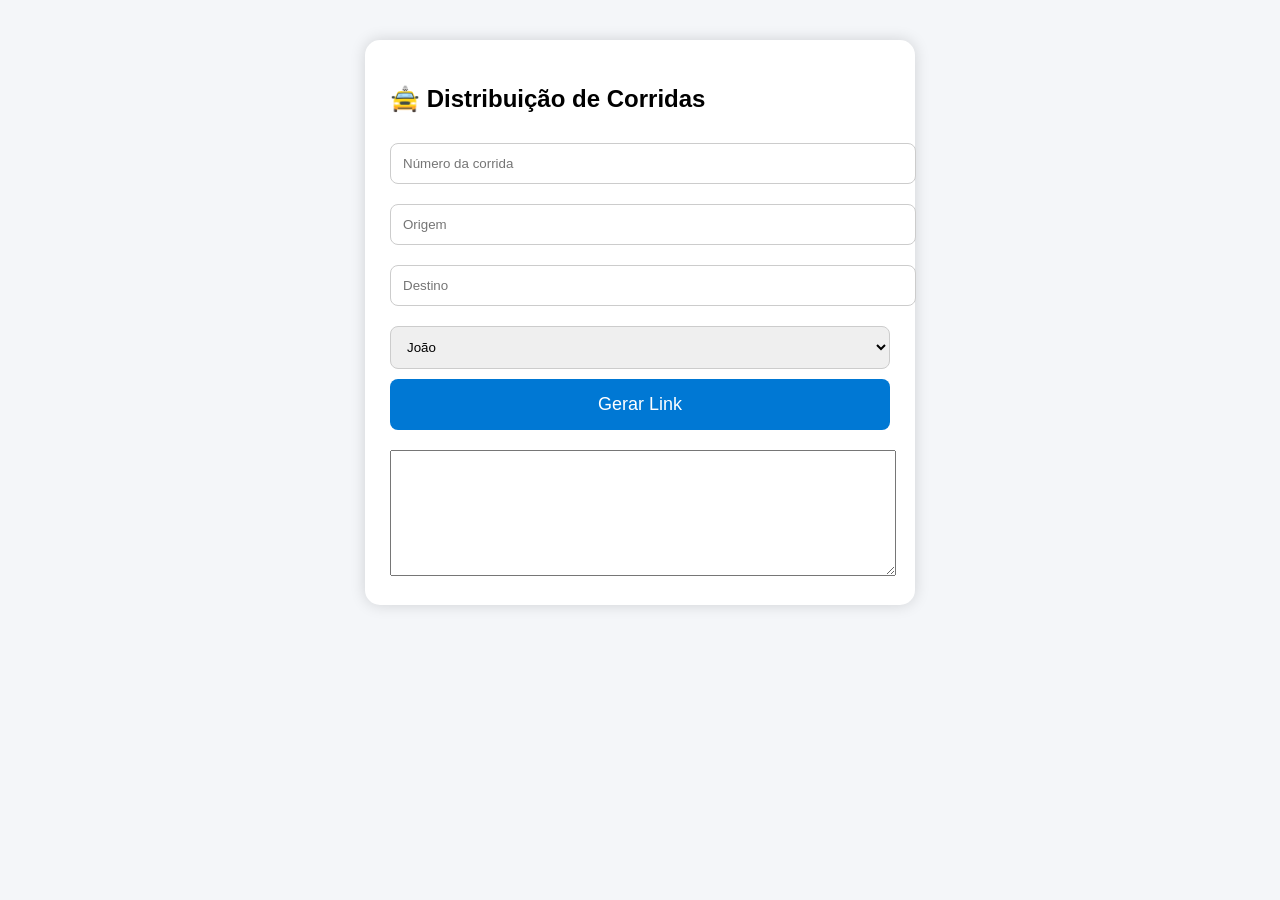
==== admin.html @ 63636fee "Create admin.html" ====
<!DOCTYPE html>
<html lang="pt-BR">
<head>
<meta charset="UTF-8">
<meta name="viewport" content="width=device-width, initial-scale=1">

<title>Distribuição de Corridas</title>

<style>

body{
    font-family:Arial;
    background:#f4f6f9;
}

.container{
    max-width:500px;
    margin:40px auto;
    background:white;
    padding:25px;
    border-radius:15px;
    box-shadow:0 0 15px rgba(0,0,0,.15);
}

input,select{

width:100%;
padding:12px;
margin:10px 0;
border-radius:8px;
border:1px solid #ccc;

}

button{

width:100%;
padding:15px;
background:#0078D4;
color:white;
border:none;
border-radius:8px;
cursor:pointer;
font-size:18px;

}

textarea{

width:100%;
height:120px;
margin-top:20px;

}

</style>

</head>

<body>

<div class="container">

<h2>🚖 Distribuição de Corridas</h2>

<input id="corrida" placeholder="Número da corrida">

<input id="origem" placeholder="Origem">

<input id="destino" placeholder="Destino">

<select id="motorista">

<option>João</option>
<option>Carlos</option>
<option>Pedro</option>

</select>

<button onclick="gerar()">

Gerar Link

</button>

<textarea id="resultado"></textarea>

</div>

<script>

function gerar(){

let corrida=document.getElementById("corrida").value;

let origem=document.getElementById("origem").value;

let destino=document.getElementById("destino").value;

let motorista=document.getElementById("motorista").value;

let link="https://Taxi541.github.io/taxi-control/?corrida="+
encodeURIComponent(corrida)+
"&origem="+encodeURIComponent(origem)+
"&destino="+encodeURIComponent(destino)+
"&motorista="+encodeURIComponent(motorista);

document.getElementById("resultado").value=

"🚖 Nova Corrida\n\n"+
"Corrida: "+corrida+"\n"+
"Origem: "+origem+"\n"+
"Destino: "+destino+"\n"+
"Motorista: "+motorista+"\n\n"+
"Aceite pelo link:\n\n"+link;

}

</script>

</body>
</html>
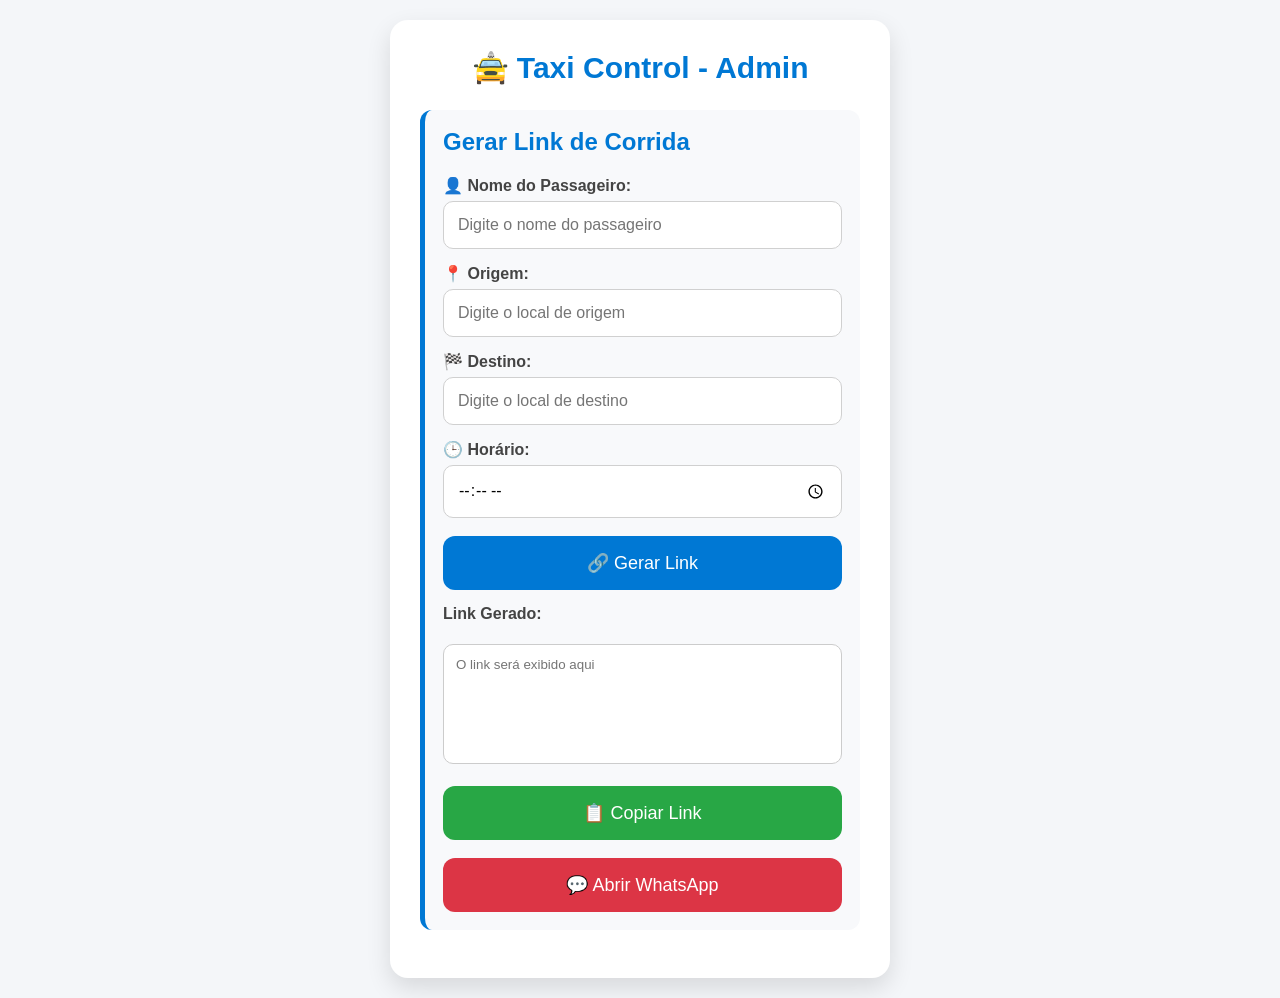
==== commit de5b4500: "Criar arquivo admin.html com formulário para gerar links de corrida" ====
--- a/admin.html
+++ b/admin.html
@@ -1,59 +1,14 @@
 <!DOCTYPE html>
 <html lang="pt-BR">
+
 <head>
+
 <meta charset="UTF-8">
-<meta name="viewport" content="width=device-width, initial-scale=1">
+<meta name="viewport" content="width=device-width, initial-scale=1.0">
 
-<title>Distribuição de Corridas</title>
+<title>Taxi Control - Administrador</title>
 
-<style>
-
-body{
-    font-family:Arial;
-    background:#f4f6f9;
-}
-
-.container{
-    max-width:500px;
-    margin:40px auto;
-    background:white;
-    padding:25px;
-    border-radius:15px;
-    box-shadow:0 0 15px rgba(0,0,0,.15);
-}
-
-input,select{
-
-width:100%;
-padding:12px;
-margin:10px 0;
-border-radius:8px;
-border:1px solid #ccc;
-
-}
-
-button{
-
-width:100%;
-padding:15px;
-background:#0078D4;
-color:white;
-border:none;
-border-radius:8px;
-cursor:pointer;
-font-size:18px;
-
-}
-
-textarea{
-
-width:100%;
-height:120px;
-margin-top:20px;
-
-}
-
-</style>
+<link rel="stylesheet" href="style.css">
 
 </head>
 
@@ -61,62 +16,43 @@
 
 <div class="container">
 
-<h2>🚖 Distribuição de Corridas</h2>
+<h1>🚖 Taxi Control - Admin</h1>
 
-<input id="corrida" placeholder="Número da corrida">
+<div class="card">
 
-<input id="origem" placeholder="Origem">
+<h2>Gerar Link de Corrida</h2>
 
-<input id="destino" placeholder="Destino">
+<label for="nome">👤 Nome do Passageiro:</label>
+<input type="text" id="nome" placeholder="Digite o nome do passageiro">
 
-<select id="motorista">
+<label for="origem">📍 Origem:</label>
+<input type="text" id="origem" placeholder="Digite o local de origem">
 
-<option>João</option>
-<option>Carlos</option>
-<option>Pedro</option>
+<label for="destino">🏁 Destino:</label>
+<input type="text" id="destino" placeholder="Digite o local de destino">
 
-</select>
+<label for="horario">🕒 Horário:</label>
+<input type="time" id="horario">
 
-<button onclick="gerar()">
+<button onclick="gerarLink()">🔗 Gerar Link</button>
 
-Gerar Link
+<label for="linkGerado">Link Gerado:</label>
+<textarea id="linkGerado" readonly placeholder="O link será exibido aqui"></textarea>
 
-</button>
+<button class="copiar" onclick="copiarLink()">📋 Copiar Link</button>
 
-<textarea id="resultado"></textarea>
+<button class="finalizar" onclick="abrirWhatsApp()">💬 Abrir WhatsApp</button>
+
+<div id="mensagem" class="sucesso">
+✅ Link copiado com sucesso!
+</div>
 
 </div>
 
-<script>
+</div>
 
-function gerar(){
-
-let corrida=document.getElementById("corrida").value;
-
-let origem=document.getElementById("origem").value;
-
-let destino=document.getElementById("destino").value;
-
-let motorista=document.getElementById("motorista").value;
-
-let link="https://Taxi541.github.io/taxi-control/?corrida="+
-encodeURIComponent(corrida)+
-"&origem="+encodeURIComponent(origem)+
-"&destino="+encodeURIComponent(destino)+
-"&motorista="+encodeURIComponent(motorista);
-
-document.getElementById("resultado").value=
-
-"🚖 Nova Corrida\n\n"+
-"Corrida: "+corrida+"\n"+
-"Origem: "+origem+"\n"+
-"Destino: "+destino+"\n"+
-"Motorista: "+motorista+"\n\n"+
-"Aceite pelo link:\n\n"+link;
-
-}
-
-</script>
+<script src="admin.js"></script>
 
 </body>
+
 </html>
--- a/style.css
+++ b/style.css
@@ -0,0 +1,218 @@
+/* ==========================================
+   TAXI CONTROL - ESTILO
+========================================== */
+
+*{
+    margin:0;
+    padding:0;
+    box-sizing:border-box;
+    font-family:Arial, Helvetica, sans-serif;
+}
+
+body{
+    background:#f4f6f9;
+    display:flex;
+    justify-content:center;
+    align-items:center;
+    min-height:100vh;
+    padding:20px;
+}
+
+.container{
+    width:100%;
+    max-width:500px;
+    background:#ffffff;
+    border-radius:18px;
+    padding:30px;
+    box-shadow:0 10px 25px rgba(0,0,0,.12);
+}
+
+h1{
+    text-align:center;
+    color:#0078D4;
+    margin-bottom:25px;
+    font-size:30px;
+}
+
+h2{
+    color:#0078D4;
+    margin-bottom:20px;
+}
+
+label{
+    display:block;
+    margin-top:15px;
+    margin-bottom:6px;
+    font-weight:bold;
+    color:#444;
+}
+
+input{
+
+    width:100%;
+    padding:14px;
+    border:1px solid #d0d0d0;
+    border-radius:10px;
+    font-size:16px;
+
+}
+
+input:focus{
+
+    outline:none;
+    border:1px solid #0078D4;
+
+}
+
+.card{
+
+    background:#f8f9fb;
+    border-radius:12px;
+    padding:18px;
+    margin-bottom:18px;
+    border-left:5px solid #0078D4;
+
+}
+
+.info{
+
+    margin:12px 0;
+    font-size:18px;
+    color:#333;
+
+}
+
+.info strong{
+
+    color:#0078D4;
+
+}
+
+.status{
+
+    margin-top:20px;
+    padding:14px;
+    border-radius:10px;
+    text-align:center;
+    font-weight:bold;
+    font-size:18px;
+
+}
+
+.status.aguardando{
+
+    background:#fff3cd;
+    color:#856404;
+
+}
+
+.status.andamento{
+
+    background:#d1ecf1;
+    color:#0c5460;
+
+}
+
+.status.finalizada{
+
+    background:#d4edda;
+    color:#155724;
+
+}
+
+button{
+
+    width:100%;
+    padding:16px;
+    margin-top:18px;
+    border:none;
+    border-radius:12px;
+    background:#0078D4;
+    color:white;
+    font-size:18px;
+    cursor:pointer;
+    transition:.3s;
+
+}
+
+button:hover{
+
+    background:#005fa3;
+
+}
+
+button:disabled{
+
+    background:#999;
+    cursor:not-allowed;
+
+}
+
+textarea{
+
+    width:100%;
+    height:120px;
+    margin-top:15px;
+    border-radius:10px;
+    border:1px solid #ccc;
+    padding:12px;
+    resize:none;
+
+}
+
+.copiar{
+
+    background:#28a745;
+
+}
+
+.copiar:hover{
+
+    background:#218838;
+
+}
+
+.finalizar{
+
+    background:#dc3545;
+
+}
+
+.finalizar:hover{
+
+    background:#b52a37;
+
+}
+
+.sucesso{
+
+    margin-top:20px;
+    background:#eaf7ea;
+    border-left:5px solid #28a745;
+    padding:15px;
+    border-radius:10px;
+    display:none;
+
+}
+
+@media(max-width:600px){
+
+.container{
+
+padding:22px;
+
+}
+
+h1{
+
+font-size:24px;
+
+}
+
+button{
+
+font-size:17px;
+
+}
+
+}
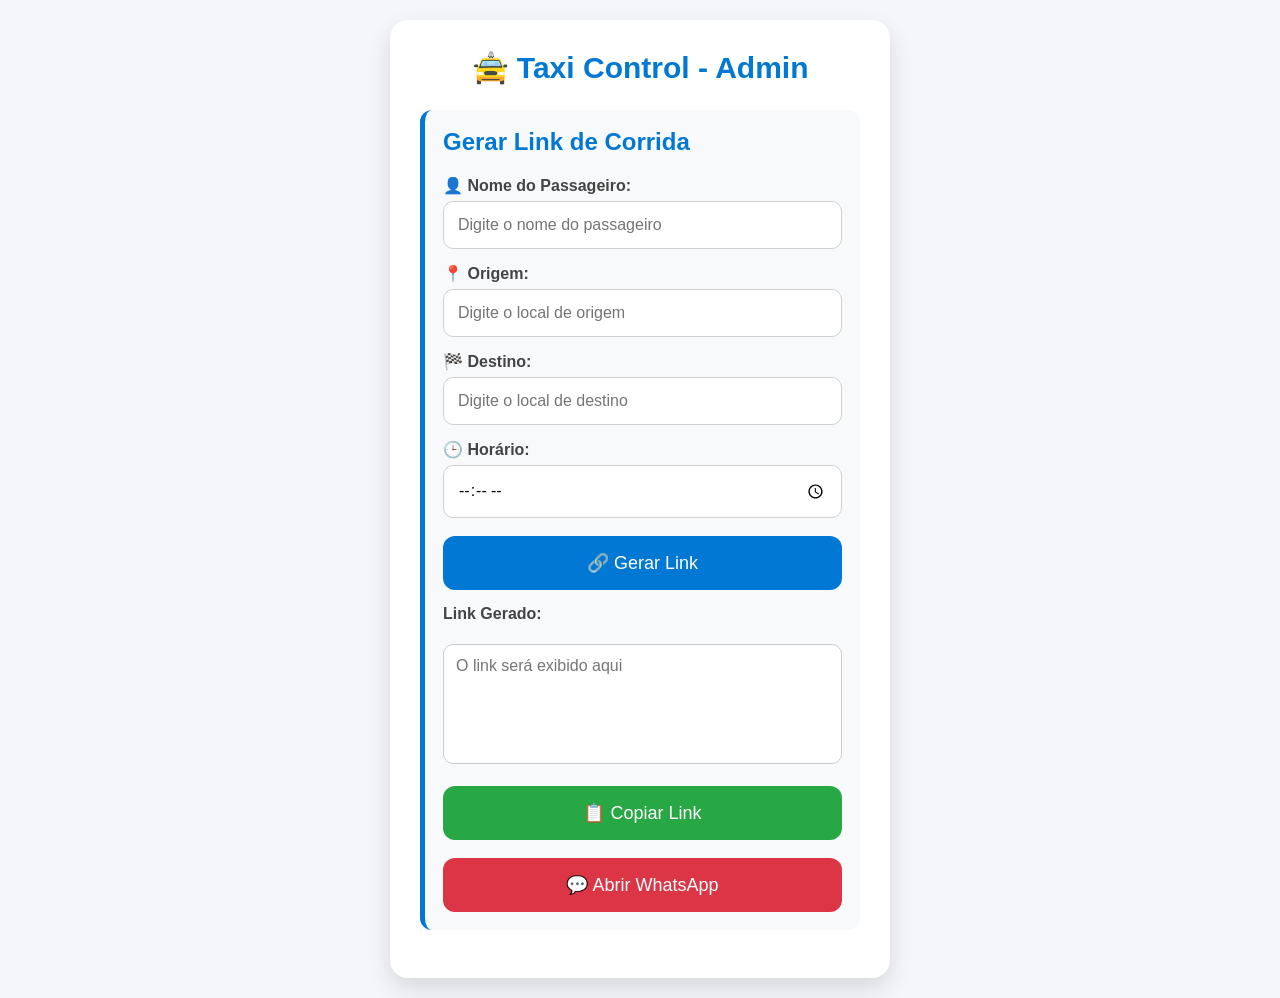
==== commit f0381e3d: "Corrigir caminhos relativos para absolutos no admin.html" ====
--- a/admin.html
+++ b/admin.html
@@ -8,7 +8,7 @@
 
 <title>Taxi Control - Administrador</title>
 
-<link rel="stylesheet" href="style.css">
+<link rel="stylesheet" href="https://taxi541.github.io/taxi-control/style.css">
 
 </head>
 
@@ -51,7 +51,7 @@
 
 </div>
 
-<script src="admin.js"></script>
+<script src="https://taxi541.github.io/taxi-control/admin.js"></script>
 
 </body>
 
